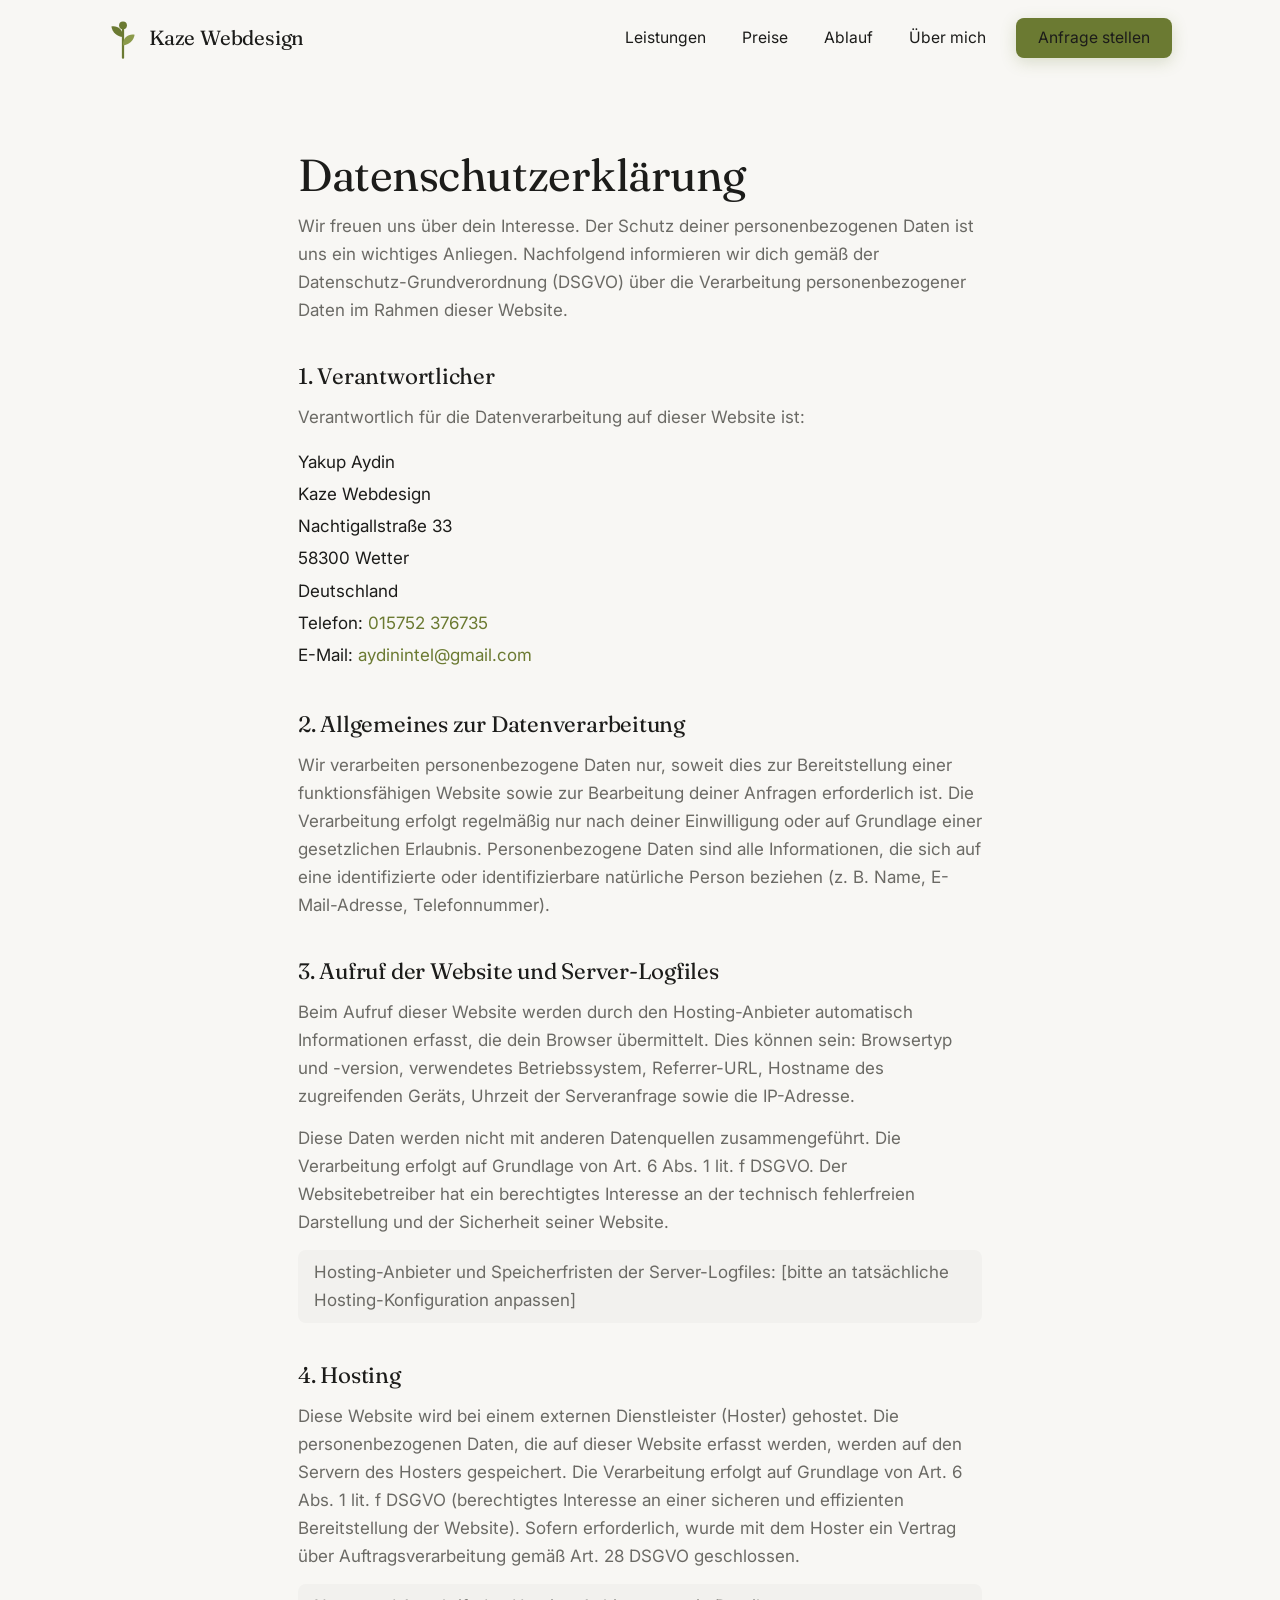
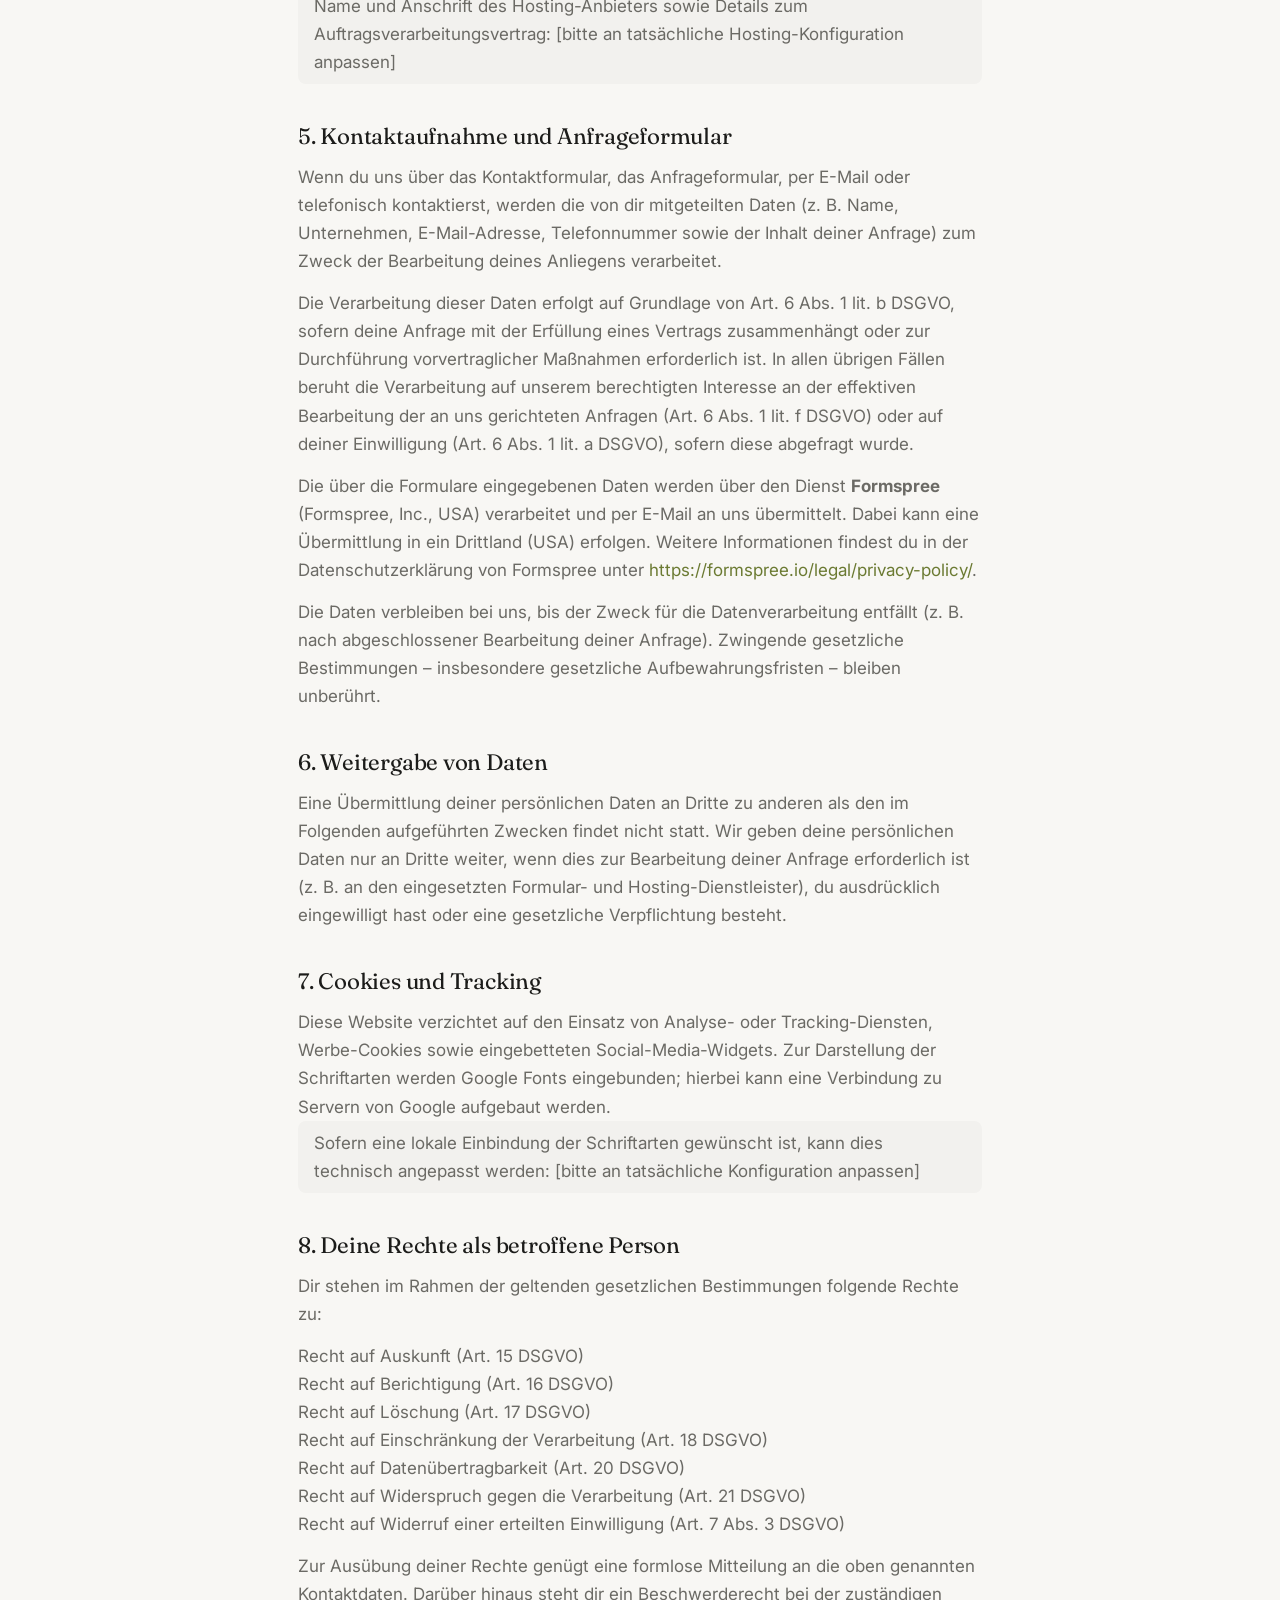
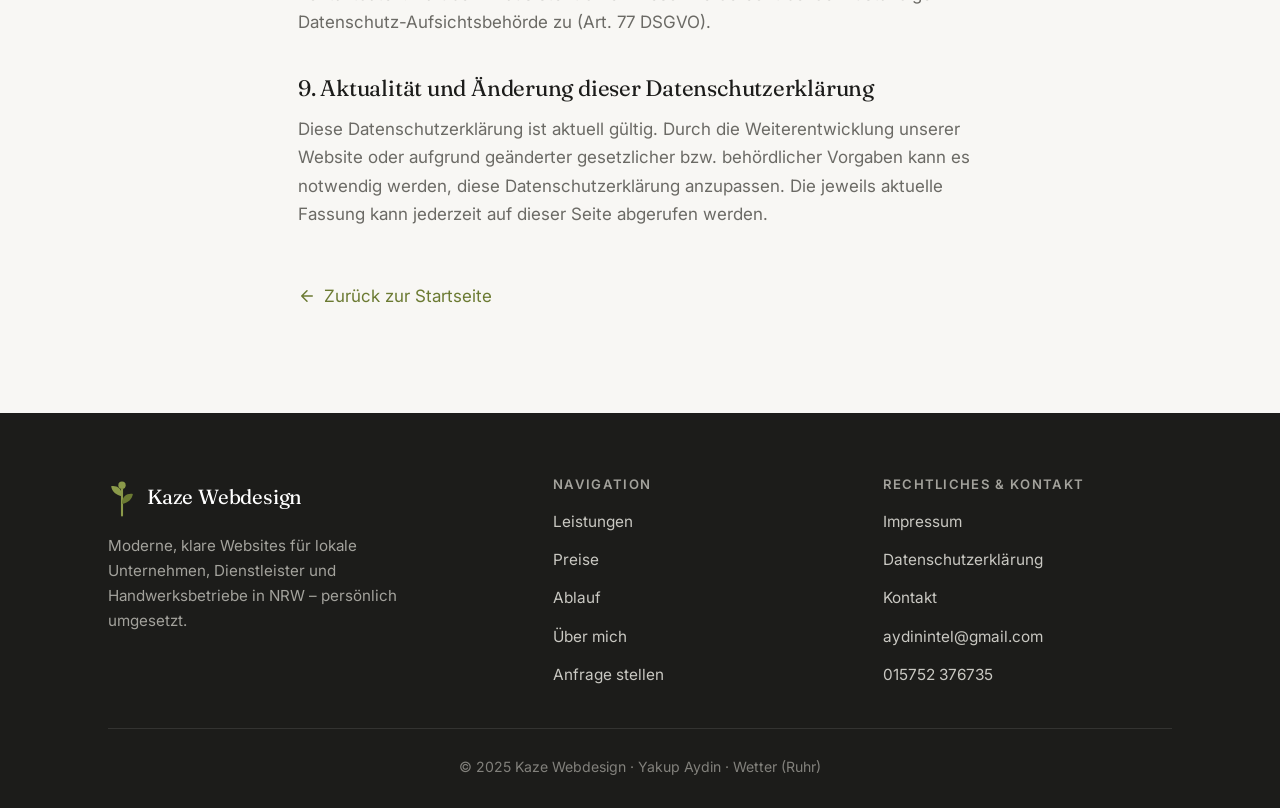
==== datenschutz.html @ c1975b0c "Add files via upload" ====
<!DOCTYPE html>
<html lang="de">
<head>
  <meta charset="UTF-8">
  <meta name="viewport" content="width=device-width, initial-scale=1.0">
  <title>Datenschutzerklärung — Kaze Webdesign</title>
  <meta name="description" content="Datenschutzerklärung von Kaze Webdesign (Inhaber: Yakup Aydin), Wetter (Ruhr) – Informationen zur Verarbeitung personenbezogener Daten gemäß DSGVO.">
  <meta name="robots" content="index, follow">
  <link rel="canonical" href="https://kaze-webdesign.de/datenschutz.html">
  <meta property="og:type" content="website">
  <meta property="og:title" content="Datenschutzerklärung — Kaze Webdesign">
  <meta property="og:description" content="Informationen zur Verarbeitung personenbezogener Daten gemäß DSGVO.">
  <meta property="og:locale" content="de_DE">

  <link rel="icon" href="data:image/svg+xml,<svg xmlns='http://www.w3.org/2000/svg' viewBox='0 0 32 44'><path d='M16 42V14' stroke='%236B7A32' stroke-width='2.4' fill='none' stroke-linecap='round'/><path d='M16 20c-6-1-11-5-12-11 6-1 11 3 12 9z' fill='%236B7A32'/><path d='M16 28c6-1 11-5 12-11-6-1-11 3-12 9z' fill='%238B9A4A'/><circle cx='16' cy='9' r='4' fill='%236B7A32'/></svg>">
  <link rel="preconnect" href="https://fonts.googleapis.com">
  <link rel="preconnect" href="https://fonts.gstatic.com" crossorigin>
  <link href="https://fonts.googleapis.com/css2?family=Fraunces:ital,opsz,wght@0,9..144,300;0,9..144,400;0,9..144,500;1,9..144,300;1,9..144,400&family=Inter:wght@300;400;500;600&display=swap" rel="stylesheet">
  <link rel="stylesheet" href="style.css">
</head>
<body>
  <a class="skip-link" href="#main">Zum Inhalt springen</a>

  <header class="nav scrolled" id="nav">
    <div class="container nav-inner">
      <a class="brand" href="index.html" aria-label="Kaze Webdesign — zur Startseite">
        <svg width="30" height="42" viewBox="0 0 32 44" fill="none" aria-hidden="true" focusable="false">
          <path d="M16 43V13" stroke="#6B7A32" stroke-width="2.4" stroke-linecap="round"/>
          <path d="M16 21c-6.5-1-11.5-5.2-12.4-11.4C10.2 8.4 15.4 12.6 16 19.2z" fill="#6B7A32"/>
          <path d="M16 30c6.5-1 11.5-5.2 12.4-11.4C21.8 17.4 16.6 21.6 16 27.8z" fill="#8B9A4A"/>
          <circle cx="16" cy="8.5" r="4.2" fill="#6B7A32"/>
        </svg>
        <span class="brand-name">Kaze Webdesign</span>
      </a>
      <nav class="nav-links" id="navLinks" aria-label="Hauptnavigation">
        <a href="index.html#leistungen">Leistungen</a>
        <a href="index.html#preise">Preise</a>
        <a href="index.html#ablauf">Ablauf</a>
        <a href="index.html#ueber-mich">Über mich</a>
        <a href="index.html#anfrage" class="btn btn-primary">Anfrage stellen</a>
      </nav>
      <button class="nav-toggle" id="navToggle" aria-label="Menü öffnen" aria-expanded="false" aria-controls="navLinks">
        <span></span><span></span><span></span>
      </button>
    </div>
  </header>
  <div class="nav-overlay" id="navOverlay" hidden></div>

  <main id="main" class="legal">
    <div class="container legal-wrap">
      <h1>Datenschutzerklärung</h1>
      <p class="lead">Wir freuen uns über dein Interesse. Der Schutz deiner personenbezogenen Daten ist uns ein wichtiges Anliegen. Nachfolgend informieren wir dich gemäß der Datenschutz-Grundverordnung (DSGVO) über die Verarbeitung personenbezogener Daten im Rahmen dieser Website.</p>

      <h2>1. Verantwortlicher</h2>
      <p>Verantwortlich für die Datenverarbeitung auf dieser Website ist:</p>
      <address>
        Yakup Aydin<br>
        Kaze Webdesign<br>
        Nachtigallstraße 33<br>
        58300 Wetter<br>
        Deutschland<br>
        Telefon: <a href="tel:+4915752376735">015752 376735</a><br>
        E-Mail: <a href="mailto:aydinintel@gmail.com">aydinintel@gmail.com</a>
      </address>

      <h2>2. Allgemeines zur Datenverarbeitung</h2>
      <p>Wir verarbeiten personenbezogene Daten nur, soweit dies zur Bereitstellung einer funktionsfähigen Website sowie zur Bearbeitung deiner Anfragen erforderlich ist. Die Verarbeitung erfolgt regelmäßig nur nach deiner Einwilligung oder auf Grundlage einer gesetzlichen Erlaubnis. Personenbezogene Daten sind alle Informationen, die sich auf eine identifizierte oder identifizierbare natürliche Person beziehen (z. B. Name, E-Mail-Adresse, Telefonnummer).</p>

      <h2>3. Aufruf der Website und Server-Logfiles</h2>
      <p>Beim Aufruf dieser Website werden durch den Hosting-Anbieter automatisch Informationen erfasst, die dein Browser übermittelt. Dies können sein: Browsertyp und -version, verwendetes Betriebssystem, Referrer-URL, Hostname des zugreifenden Geräts, Uhrzeit der Serveranfrage sowie die IP-Adresse.</p>
      <p>Diese Daten werden nicht mit anderen Datenquellen zusammengeführt. Die Verarbeitung erfolgt auf Grundlage von Art. 6 Abs. 1 lit. f DSGVO. Der Websitebetreiber hat ein berechtigtes Interesse an der technisch fehlerfreien Darstellung und der Sicherheit seiner Website.</p>
      <p><span class="muted-block">Hosting-Anbieter und Speicherfristen der Server-Logfiles: [bitte an tatsächliche Hosting-Konfiguration anpassen]</span></p>

      <h2>4. Hosting</h2>
      <p>Diese Website wird bei einem externen Dienstleister (Hoster) gehostet. Die personenbezogenen Daten, die auf dieser Website erfasst werden, werden auf den Servern des Hosters gespeichert. Die Verarbeitung erfolgt auf Grundlage von Art. 6 Abs. 1 lit. f DSGVO (berechtigtes Interesse an einer sicheren und effizienten Bereitstellung der Website). Sofern erforderlich, wurde mit dem Hoster ein Vertrag über Auftragsverarbeitung gemäß Art. 28 DSGVO geschlossen.</p>
      <p><span class="muted-block">Name und Anschrift des Hosting-Anbieters sowie Details zum Auftragsverarbeitungsvertrag: [bitte an tatsächliche Hosting-Konfiguration anpassen]</span></p>

      <h2>5. Kontaktaufnahme und Anfrageformular</h2>
      <p>Wenn du uns über das Kontaktformular, das Anfrageformular, per E-Mail oder telefonisch kontaktierst, werden die von dir mitgeteilten Daten (z. B. Name, Unternehmen, E-Mail-Adresse, Telefonnummer sowie der Inhalt deiner Anfrage) zum Zweck der Bearbeitung deines Anliegens verarbeitet.</p>
      <p>Die Verarbeitung dieser Daten erfolgt auf Grundlage von Art. 6 Abs. 1 lit. b DSGVO, sofern deine Anfrage mit der Erfüllung eines Vertrags zusammenhängt oder zur Durchführung vorvertraglicher Maßnahmen erforderlich ist. In allen übrigen Fällen beruht die Verarbeitung auf unserem berechtigten Interesse an der effektiven Bearbeitung der an uns gerichteten Anfragen (Art. 6 Abs. 1 lit. f DSGVO) oder auf deiner Einwilligung (Art. 6 Abs. 1 lit. a DSGVO), sofern diese abgefragt wurde.</p>
      <p>Die über die Formulare eingegebenen Daten werden über den Dienst <strong>Formspree</strong> (Formspree, Inc., USA) verarbeitet und per E-Mail an uns übermittelt. Dabei kann eine Übermittlung in ein Drittland (USA) erfolgen. Weitere Informationen findest du in der Datenschutzerklärung von Formspree unter <a href="https://formspree.io/legal/privacy-policy/" target="_blank" rel="noopener noreferrer">https://formspree.io/legal/privacy-policy/</a>.</p>
      <p>Die Daten verbleiben bei uns, bis der Zweck für die Datenverarbeitung entfällt (z. B. nach abgeschlossener Bearbeitung deiner Anfrage). Zwingende gesetzliche Bestimmungen – insbesondere gesetzliche Aufbewahrungsfristen – bleiben unberührt.</p>

      <h2>6. Weitergabe von Daten</h2>
      <p>Eine Übermittlung deiner persönlichen Daten an Dritte zu anderen als den im Folgenden aufgeführten Zwecken findet nicht statt. Wir geben deine persönlichen Daten nur an Dritte weiter, wenn dies zur Bearbeitung deiner Anfrage erforderlich ist (z. B. an den eingesetzten Formular- und Hosting-Dienstleister), du ausdrücklich eingewilligt hast oder eine gesetzliche Verpflichtung besteht.</p>

      <h2>7. Cookies und Tracking</h2>
      <p>Diese Website verzichtet auf den Einsatz von Analyse- oder Tracking-Diensten, Werbe-Cookies sowie eingebetteten Social-Media-Widgets. Zur Darstellung der Schriftarten werden Google Fonts eingebunden; hierbei kann eine Verbindung zu Servern von Google aufgebaut werden. <span class="muted-block">Sofern eine lokale Einbindung der Schriftarten gewünscht ist, kann dies technisch angepasst werden: [bitte an tatsächliche Konfiguration anpassen]</span></p>

      <h2>8. Deine Rechte als betroffene Person</h2>
      <p>Dir stehen im Rahmen der geltenden gesetzlichen Bestimmungen folgende Rechte zu:</p>
      <p>
        Recht auf Auskunft (Art. 15 DSGVO)<br>
        Recht auf Berichtigung (Art. 16 DSGVO)<br>
        Recht auf Löschung (Art. 17 DSGVO)<br>
        Recht auf Einschränkung der Verarbeitung (Art. 18 DSGVO)<br>
        Recht auf Datenübertragbarkeit (Art. 20 DSGVO)<br>
        Recht auf Widerspruch gegen die Verarbeitung (Art. 21 DSGVO)<br>
        Recht auf Widerruf einer erteilten Einwilligung (Art. 7 Abs. 3 DSGVO)
      </p>
      <p>Zur Ausübung deiner Rechte genügt eine formlose Mitteilung an die oben genannten Kontaktdaten. Darüber hinaus steht dir ein Beschwerderecht bei der zuständigen Datenschutz-Aufsichtsbehörde zu (Art. 77 DSGVO).</p>

      <h2>9. Aktualität und Änderung dieser Datenschutzerklärung</h2>
      <p>Diese Datenschutzerklärung ist aktuell gültig. Durch die Weiterentwicklung unserer Website oder aufgrund geänderter gesetzlicher bzw. behördlicher Vorgaben kann es notwendig werden, diese Datenschutzerklärung anzupassen. Die jeweils aktuelle Fassung kann jederzeit auf dieser Seite abgerufen werden.</p>

      <a class="back-home" href="index.html">
        <svg width="18" height="18" viewBox="0 0 24 24" fill="none" stroke="currentColor" stroke-width="2" stroke-linecap="round" stroke-linejoin="round" aria-hidden="true"><path d="M19 12H5M12 19l-7-7 7-7"/></svg>
        Zurück zur Startseite
      </a>
    </div>
  </main>

  <footer class="footer">
    <div class="container">
      <div class="footer-top">
        <div>
          <a class="brand" href="index.html" aria-label="Kaze Webdesign — zur Startseite">
            <svg width="28" height="40" viewBox="0 0 32 44" fill="none" aria-hidden="true" focusable="false">
              <path d="M16 43V13" stroke="#8B9A4A" stroke-width="2.4" stroke-linecap="round"/>
              <path d="M16 21c-6.5-1-11.5-5.2-12.4-11.4C10.2 8.4 15.4 12.6 16 19.2z" fill="#8B9A4A"/>
              <path d="M16 30c6.5-1 11.5-5.2 12.4-11.4C21.8 17.4 16.6 21.6 16 27.8z" fill="#6B7A32"/>
              <circle cx="16" cy="8.5" r="4.2" fill="#8B9A4A"/>
            </svg>
            <span class="brand-name">Kaze Webdesign</span>
          </a>
          <p class="footer-about">Moderne, klare Websites für lokale Unternehmen, Dienstleister und Handwerksbetriebe in NRW – persönlich umgesetzt.</p>
        </div>
        <div class="footer-col">
          <h4>Navigation</h4>
          <ul>
            <li><a href="index.html#leistungen">Leistungen</a></li>
            <li><a href="index.html#preise">Preise</a></li>
            <li><a href="index.html#ablauf">Ablauf</a></li>
            <li><a href="index.html#ueber-mich">Über mich</a></li>
            <li><a href="index.html#anfrage">Anfrage stellen</a></li>
          </ul>
        </div>
        <div class="footer-col">
          <h4>Rechtliches & Kontakt</h4>
          <ul>
            <li><a href="impressum.html">Impressum</a></li>
            <li><a href="datenschutz.html">Datenschutzerklärung</a></li>
            <li><a href="index.html#kontakt">Kontakt</a></li>
            <li><a href="mailto:aydinintel@gmail.com">aydinintel@gmail.com</a></li>
            <li><a href="tel:+4915752376735">015752 376735</a></li>
          </ul>
        </div>
      </div>
      <div class="footer-bottom">© 2025 Kaze Webdesign · Yakup Aydin · Wetter (Ruhr)</div>
    </div>
  </footer>

  <script src="https://cdnjs.cloudflare.com/ajax/libs/gsap/3.12.5/gsap.min.js"></script>
  <script src="script.js"></script>
</body>
</html>
---- style.css ----
/* ==========================================================================
   Kaze Webdesign — style.css
   ========================================================================== */

:root {
  --bg: #F8F7F4;
  --bg-alt: #F2F1EE;
  --bg-accent: #EEF2E4;
  --text: #1C1C1A;
  --text-muted: #6B6A65;
  --accent: #6B7A32;
  --accent-hover: #556128;
  --accent-light: #8B9A4A;
  --border: #E5E3DD;
  --white: #FFFFFF;
  --shadow-sm: 0 2px 12px rgba(0,0,0,0.05);
  --shadow-md: 0 8px 32px rgba(0,0,0,0.08);
  --shadow-lg: 0 20px 60px rgba(0,0,0,0.12);
  --radius: 14px;
  --radius-sm: 8px;
  --ease: cubic-bezier(0.4, 0, 0.2, 1);
  --duration: 0.35s;
  --font-serif: 'Fraunces', Georgia, serif;
  --font-sans: 'Inter', system-ui, -apple-system, sans-serif;
  --section-y: 120px;
  --container-max: 1160px;
  --container-px: clamp(20px, 5vw, 48px);
}

/* ----------------------------- Reset / Base ----------------------------- */
*, *::before, *::after { box-sizing: border-box; }

* { margin: 0; padding: 0; }

html {
  scroll-behavior: smooth;
  scroll-padding-top: 90px;
  -webkit-text-size-adjust: 100%;
}

body {
  font-family: var(--font-sans);
  font-weight: 400;
  color: var(--text);
  background: var(--bg);
  line-height: 1.65;
  font-size: 17px;
  -webkit-font-smoothing: antialiased;
  -moz-osx-font-smoothing: grayscale;
  overflow-x: hidden;
}

img, svg { display: block; max-width: 100%; }

a { color: var(--accent); text-decoration: none; transition: color var(--duration) var(--ease); }
a:hover { color: var(--accent-hover); }

h1, h2, h3, h4 { font-family: var(--font-serif); font-weight: 400; line-height: 1.12; letter-spacing: -0.01em; }

ul { list-style: none; }

button { font-family: inherit; cursor: pointer; border: none; background: none; }

/* Accessibility helpers */
.skip-link {
  position: absolute;
  left: 16px;
  top: -60px;
  background: var(--accent);
  color: var(--white);
  padding: 10px 18px;
  border-radius: var(--radius-sm);
  z-index: 2000;
  transition: top var(--duration) var(--ease);
}
.skip-link:focus { top: 16px; color: var(--white); }

:focus-visible { outline: 2px solid var(--accent); outline-offset: 3px; border-radius: 2px; }

.visually-hidden {
  position: absolute; width: 1px; height: 1px; padding: 0; margin: -1px;
  overflow: hidden; clip: rect(0,0,0,0); white-space: nowrap; border: 0;
}

/* ----------------------------- Layout ----------------------------- */
.container {
  max-width: var(--container-max);
  margin: 0 auto;
  padding: 0 var(--container-px);
  width: 100%;
}

section { padding: var(--section-y) 0; position: relative; }

.section-head { max-width: 640px; margin: 0 auto 64px; text-align: center; }
.section-head.left { margin-left: 0; text-align: left; }

.eyebrow {
  display: inline-flex; align-items: center; gap: 10px;
  font-size: 0.8rem; font-weight: 500; letter-spacing: 0.14em; text-transform: uppercase;
  color: var(--accent); margin-bottom: 18px;
}
.eyebrow::before {
  content: ""; width: 26px; height: 1.5px; background: var(--accent); display: inline-block;
}

h2.section-title { font-size: clamp(2rem, 4vw, 3rem); margin-bottom: 18px; }
.section-sub { color: var(--text-muted); font-size: 1.08rem; }

/* ----------------------------- Buttons ----------------------------- */
.btn {
  display: inline-flex; align-items: center; justify-content: center; gap: 9px;
  font-family: var(--font-sans); font-size: 1rem; font-weight: 500;
  padding: 15px 30px; border-radius: var(--radius-sm); cursor: pointer;
  transition: background var(--duration) var(--ease), color var(--duration) var(--ease),
              transform var(--duration) var(--ease), box-shadow var(--duration) var(--ease),
              border-color var(--duration) var(--ease);
  text-align: center; line-height: 1;
}
.btn-primary { background: var(--accent); color: var(--white); box-shadow: 0 4px 16px rgba(107,122,50,0.22); }
.btn-primary:hover { background: var(--accent-hover); color: var(--white); transform: translateY(-2px); box-shadow: 0 10px 28px rgba(107,122,50,0.30); }
.btn-secondary { background: transparent; color: var(--text); border: 1.5px solid var(--border); }
.btn-secondary:hover { border-color: var(--accent); color: var(--accent); transform: translateY(-2px); }
.btn-ghost { background: transparent; color: var(--text-muted); border: 1.5px solid var(--border); }
.btn-ghost:hover { border-color: var(--accent); color: var(--accent); }
.btn-block { width: 100%; }

/* ----------------------------- Navigation ----------------------------- */
.nav {
  position: fixed; top: 0; left: 0; width: 100%; z-index: 1000;
  background: transparent;
  transition: background var(--duration) var(--ease), box-shadow var(--duration) var(--ease),
              border-color var(--duration) var(--ease);
  border-bottom: 1px solid transparent;
}
.nav.scrolled { background: rgba(248,247,244,0.9); backdrop-filter: blur(12px); box-shadow: var(--shadow-sm); border-bottom-color: var(--border); }

.nav-inner { display: flex; align-items: center; justify-content: space-between; height: 76px; }

.brand { display: inline-flex; align-items: center; gap: 11px; color: var(--text); }
.brand:hover { color: var(--text); }
.brand svg { flex: none; }
.brand-name { font-family: var(--font-serif); font-weight: 400; font-size: 1.28rem; letter-spacing: -0.01em; }

.nav-links { display: flex; align-items: center; gap: 8px; }
.nav-links a { color: var(--text); font-size: 0.98rem; font-weight: 400; padding: 9px 14px; border-radius: var(--radius-sm); position: relative; }
.nav-links a:not(.btn):hover { color: var(--accent); background: rgba(107,122,50,0.07); }
.nav-links a.active:not(.btn) { color: var(--accent); }
.nav-links .btn { margin-left: 8px; padding: 12px 22px; }

/* Hamburger */
.nav-toggle {
  display: none; width: 44px; height: 44px; position: relative; z-index: 1200;
  border-radius: var(--radius-sm);
}
.nav-toggle span {
  position: absolute; left: 11px; width: 22px; height: 2px; background: var(--text); border-radius: 2px;
  transition: transform var(--duration) var(--ease), opacity var(--duration) var(--ease), top var(--duration) var(--ease);
}
.nav-toggle span:nth-child(1) { top: 15px; }
.nav-toggle span:nth-child(2) { top: 21px; }
.nav-toggle span:nth-child(3) { top: 27px; }
.nav-toggle.open span:nth-child(1) { top: 21px; transform: rotate(45deg); }
.nav-toggle.open span:nth-child(2) { opacity: 0; }
.nav-toggle.open span:nth-child(3) { top: 21px; transform: rotate(-45deg); }

/* ----------------------------- Hero ----------------------------- */
.hero {
  min-height: 100vh; display: flex; align-items: center;
  padding-top: 120px; padding-bottom: 80px;
  background:
    radial-gradient(60% 55% at 85% 20%, rgba(238,242,228,0.7) 0%, rgba(238,242,228,0) 60%),
    var(--bg);
}
.hero-grid { display: grid; grid-template-columns: 1.05fr 0.95fr; gap: 48px; align-items: center; width: 100%; }

.hero-label {
  display: inline-flex; align-items: center; gap: 10px;
  font-size: 0.86rem; color: var(--text-muted); font-weight: 500; letter-spacing: 0.04em; margin-bottom: 26px;
}
.hero-label .dot { width: 8px; height: 8px; border-radius: 50%; background: var(--accent); flex: none; box-shadow: 0 0 0 4px rgba(107,122,50,0.15); }

.hero h1 { font-size: clamp(2.6rem, 6vw, 4.4rem); line-height: 1.06; margin-bottom: 28px; }
.hero h1 .line { display: block; overflow: hidden; }
.hero h1 .line .inner { display: block; }

.hero-sub { font-size: 1.14rem; color: var(--text-muted); max-width: 520px; margin-bottom: 36px; }

.hero-actions { display: flex; flex-wrap: wrap; gap: 14px; margin-bottom: 30px; }

.hero-trust { display: inline-flex; align-items: center; gap: 10px; color: var(--text-muted); font-size: 0.95rem; font-style: italic; }
.hero-trust svg { color: var(--accent); flex: none; }

/* Hero illustration */
.hero-visual { position: relative; display: flex; justify-content: center; align-items: center; min-height: 420px; }
.hero-plant-wrap { position: relative; width: 100%; max-width: 380px; }
.hero-plant { width: 100%; height: auto; }

/* ----------------------------- Problem ----------------------------- */
.grid-cards { display: grid; grid-template-columns: repeat(auto-fit, minmax(300px, 1fr)); gap: 24px; }

.problem-card {
  background: var(--white); border: 1px solid var(--border); border-radius: var(--radius);
  padding: 30px; transition: transform var(--duration) var(--ease), box-shadow var(--duration) var(--ease), border-color var(--duration) var(--ease);
}
.problem-card:hover { transform: translateY(-4px); box-shadow: var(--shadow-md); border-color: transparent; }
.icon-badge {
  width: 48px; height: 48px; border-radius: 12px; background: var(--bg-accent);
  display: flex; align-items: center; justify-content: center; color: var(--accent); margin-bottom: 18px;
}
.problem-card h3 { font-size: 1.22rem; margin-bottom: 9px; }
.problem-card p { color: var(--text-muted); font-size: 0.98rem; }

/* ----------------------------- Leistungen ----------------------------- */
#leistungen { background: var(--bg-alt); }
.service-card {
  background: var(--white); border: 1px solid var(--border); border-radius: var(--radius);
  padding: 32px 30px; position: relative; overflow: hidden;
  transition: transform var(--duration) var(--ease), box-shadow var(--duration) var(--ease), border-color var(--duration) var(--ease);
}
.service-card::before {
  content: ""; position: absolute; top: 0; left: 0; height: 3px; width: 100%;
  background: linear-gradient(90deg, var(--accent), var(--accent-light));
  transform: scaleX(0); transform-origin: left; transition: transform var(--duration) var(--ease);
}
.service-card:hover { transform: translateY(-5px); box-shadow: var(--shadow-md); border-color: transparent; }
.service-card:hover::before { transform: scaleX(1); }
.service-card h3 { font-size: 1.24rem; margin-bottom: 10px; }
.service-card p { color: var(--text-muted); font-size: 0.98rem; }

/* ----------------------------- Preise ----------------------------- */
.price-grid { display: grid; grid-template-columns: repeat(2, 1fr); gap: 28px; max-width: 900px; margin: 0 auto; align-items: stretch; }
.price-card {
  background: var(--white); border: 1px solid var(--border); border-radius: var(--radius);
  padding: 40px 34px; position: relative; display: flex; flex-direction: column;
  transition: transform var(--duration) var(--ease), box-shadow var(--duration) var(--ease);
}
.price-card:hover { transform: translateY(-6px); box-shadow: var(--shadow-lg); }
.price-card--featured { border: 2px solid var(--accent); box-shadow: var(--shadow-md); }
.price-badge {
  position: absolute; top: 22px; right: 22px; background: var(--accent); color: var(--white);
  font-size: 0.74rem; font-weight: 600; letter-spacing: 0.08em; text-transform: uppercase;
  padding: 6px 12px; border-radius: 100px;
}
.price-name { font-family: var(--font-serif); font-size: 1.5rem; margin-bottom: 6px; }
.price-tag { display: flex; align-items: baseline; gap: 8px; margin: 14px 0 4px; }
.price-tag .amount { font-family: var(--font-serif); font-size: 3rem; line-height: 1; color: var(--text); }
.price-note { color: var(--text-muted); font-size: 0.92rem; margin-bottom: 26px; }
.price-features { display: flex; flex-direction: column; gap: 13px; margin-bottom: 30px; flex: 1; }
.price-features li { display: flex; align-items: flex-start; gap: 11px; font-size: 0.98rem; color: var(--text); }
.price-features li svg { color: var(--accent); flex: none; margin-top: 3px; }
.price-fine { max-width: 620px; margin: 44px auto 0; text-align: center; color: var(--text-muted); font-size: 0.94rem; }
.price-fine p { margin-bottom: 6px; }

/* Add-ons */
.addons-section { max-width: 900px; margin: 60px auto 0; }
.addons-title { font-family: var(--font-serif); font-size: 1.7rem; text-align: center; margin-bottom: 8px; }
.addons-intro { text-align: center; color: var(--text-muted); font-size: 1rem; margin-bottom: 32px; }
.addons-grid { display: grid; grid-template-columns: repeat(2, 1fr); gap: 24px; }
.addon-card {
  background: var(--white); border: 1px solid var(--border); border-radius: var(--radius);
  padding: 28px 26px; transition: transform var(--duration) var(--ease), box-shadow var(--duration) var(--ease);
}
.addon-card:hover { transform: translateY(-4px); box-shadow: var(--shadow-md); }
.addon-header { display: flex; align-items: flex-start; gap: 16px; margin-bottom: 14px; }
.addon-header .icon-badge { flex: none; }
.addon-name { font-family: var(--font-serif); font-size: 1.15rem; margin-bottom: 4px; }
.addon-price { font-family: var(--font-serif); font-size: 1.4rem; color: var(--accent); }
.addon-price .price-suffix { font-family: var(--font-sans); font-size: 0.88rem; color: var(--text-muted); font-weight: 400; }
.addon-desc { color: var(--text-muted); font-size: 0.96rem; line-height: 1.6; }

/* ----------------------------- Ablauf ----------------------------- */
#ablauf { background: var(--bg-accent); }
.timeline { max-width: 760px; margin: 0 auto; position: relative; }
.timeline::before {
  content: ""; position: absolute; left: 23px; top: 12px; bottom: 12px; width: 2px;
  background: linear-gradient(var(--accent-light), rgba(139,154,74,0.25));
}
.timeline-step { display: grid; grid-template-columns: 48px 1fr; gap: 24px; padding-bottom: 34px; position: relative; }
.timeline-step:last-child { padding-bottom: 0; }
.step-num {
  width: 48px; height: 48px; border-radius: 50%; background: var(--accent); color: var(--white);
  display: flex; align-items: center; justify-content: center; font-family: var(--font-serif);
  font-size: 1.2rem; z-index: 1; box-shadow: 0 0 0 6px var(--bg-accent);
}
.timeline-body { padding-top: 6px; }
.timeline-body h3 { font-size: 1.22rem; margin-bottom: 6px; }
.timeline-body p { color: var(--text-muted); font-size: 0.99rem; }
.timeline-hint {
  max-width: 760px; margin: 40px auto 0; text-align: center; color: var(--text-muted);
  font-size: 0.95rem; font-style: italic;
}

/* ----------------------------- Über mich ----------------------------- */
.about-grid { display: grid; grid-template-columns: 0.8fr 1.2fr; gap: 56px; align-items: center; }
.about-visual { position: relative; display: flex; justify-content: center; }
.about-visual .card-frame {
  background: var(--bg-accent); border-radius: var(--radius); padding: 48px; width: 100%;
  display: flex; justify-content: center; align-items: center; box-shadow: var(--shadow-sm);
}
.about-body h2 { margin-bottom: 22px; }
.about-body p { color: var(--text-muted); margin-bottom: 18px; }
.about-body p strong { color: var(--text); font-weight: 500; }
.about-list { display: flex; flex-direction: column; gap: 12px; margin: 24px 0; }
.about-list li { display: flex; align-items: flex-start; gap: 12px; color: var(--text); }
.about-list li svg { color: var(--accent); flex: none; margin-top: 4px; }
.kaizen-note {
  background: var(--bg-alt); border-left: 3px solid var(--accent); border-radius: var(--radius-sm);
  padding: 22px 26px; margin-top: 28px; font-size: 0.99rem; color: var(--text-muted);
}

/* ----------------------------- Formular (Anfrage) ----------------------------- */
#anfrage { background: var(--bg-alt); }
.form-wrap { max-width: 720px; margin: 0 auto; background: var(--white); border: 1px solid var(--border); border-radius: var(--radius); padding: clamp(26px, 4vw, 48px); box-shadow: var(--shadow-sm); }

.progress-head { margin-bottom: 30px; }
.progress-meta { display: flex; justify-content: space-between; align-items: baseline; margin-bottom: 12px; font-size: 0.9rem; }
.progress-meta .step-count { color: var(--accent); font-weight: 600; }
.progress-meta .step-title { color: var(--text); font-family: var(--font-serif); font-size: 1.15rem; }
.progress-bar { height: 6px; background: var(--border); border-radius: 100px; overflow: hidden; }
.progress-bar .fill { height: 100%; width: 11%; background: linear-gradient(90deg, var(--accent), var(--accent-light)); border-radius: 100px; }

.form-steps { position: relative; overflow: hidden; }
.form-step { display: none; }
.form-step.active { display: block; }
.form-step > .field:first-of-type { margin-top: 0; }

.field { margin: 20px 0 0; }
.field label { display: block; font-size: 0.94rem; font-weight: 500; margin-bottom: 8px; color: var(--text); }
.field .req { color: var(--accent); }
.field input[type="text"],
.field input[type="email"],
.field input[type="tel"],
.field textarea,
.field select {
  width: 100%; font-family: inherit; font-size: 1rem; color: var(--text);
  padding: 13px 15px; border: 1.5px solid var(--border); border-radius: var(--radius-sm);
  background: var(--bg); transition: border-color var(--duration) var(--ease), box-shadow var(--duration) var(--ease), background var(--duration) var(--ease);
}
.field textarea { min-height: 110px; resize: vertical; }
.field input:focus, .field textarea:focus, .field select:focus {
  outline: none; border-color: var(--accent); background: var(--white); box-shadow: 0 0 0 4px rgba(107,122,50,0.12);
}
.field input.invalid, .field textarea.invalid { border-color: #c0492e; }
.field-error { display: none; color: #c0492e; font-size: 0.85rem; margin-top: 6px; }
.field-error.show { display: block; }
.field-hint { color: var(--text-muted); font-size: 0.85rem; margin-top: 6px; }

.field-row { display: grid; grid-template-columns: 1fr 1fr; gap: 16px; }

/* Choice groups (checkbox / radio) */
.choice-group { display: grid; grid-template-columns: repeat(auto-fit, minmax(220px, 1fr)); gap: 12px; margin-top: 6px; }
.choice {
  display: flex; align-items: flex-start; gap: 16px; padding: 13px 16px; border: 1.5px solid var(--border);
  border-radius: var(--radius-sm); background: var(--bg); cursor: pointer;
  transition: border-color var(--duration) var(--ease), background var(--duration) var(--ease);
  font-size: 0.96rem; line-height: 1.5;
}
.choice:hover { border-color: var(--accent-light); }
.choice input { width: 18px; height: 18px; accent-color: var(--accent); flex: none; cursor: pointer; margin: 2px 0 0 0; vertical-align: top; }
.choice:has(input:checked) { border-color: var(--accent); background: var(--bg-accent); }

.form-nav { display: flex; justify-content: space-between; gap: 14px; margin-top: 34px; }
.form-nav .spacer { flex: 1; }

.form-success {
  display: none; text-align: center; padding: 30px 10px;
}
.form-success.show { display: block; }
.form-success .success-icon {
  width: 72px; height: 72px; border-radius: 50%; background: var(--bg-accent); color: var(--accent);
  display: flex; align-items: center; justify-content: center; margin: 0 auto 22px;
}
.form-success h3 { font-size: 1.6rem; margin-bottom: 12px; }
.form-success p { color: var(--text-muted); max-width: 460px; margin: 0 auto; }

/* ----------------------------- Kontakt ----------------------------- */
.contact-grid { display: grid; grid-template-columns: 1fr 1.1fr; gap: 56px; align-items: start; }
.contact-info h2 { margin-bottom: 18px; }
.contact-info > p { color: var(--text-muted); margin-bottom: 30px; }
.contact-list { display: flex; flex-direction: column; gap: 20px; }
.contact-item { display: flex; gap: 16px; align-items: flex-start; }
.contact-item .icon-badge { margin-bottom: 0; width: 44px; height: 44px; flex: none; }
.contact-item .c-label { font-size: 0.82rem; color: var(--text-muted); text-transform: uppercase; letter-spacing: 0.06em; margin-bottom: 3px; }
.contact-item .c-value { color: var(--text); font-size: 1.02rem; }
.contact-item a.c-value:hover { color: var(--accent); }

.contact-form { background: var(--white); border: 1px solid var(--border); border-radius: var(--radius); padding: clamp(24px, 4vw, 40px); box-shadow: var(--shadow-sm); }
.contact-form h3 { font-size: 1.4rem; margin-bottom: 6px; }
.contact-form > p { color: var(--text-muted); font-size: 0.95rem; margin-bottom: 20px; }

.privacy-note { font-size: 0.85rem; color: var(--text-muted); margin-top: 18px; }

/* ----------------------------- Footer ----------------------------- */
.footer { background: var(--text); color: #C9C8C2; padding: 64px 0 30px; }
.footer-top { display: grid; grid-template-columns: 1.4fr 1fr 1fr; gap: 40px; padding-bottom: 40px; border-bottom: 1px solid rgba(255,255,255,0.1); }
.footer .brand { color: var(--white); margin-bottom: 16px; }
.footer .brand:hover { color: var(--white); }
.footer .brand-name { color: var(--white); }
.footer-about { font-size: 0.95rem; color: #A3A29C; max-width: 320px; }
.footer-col h4 { font-family: var(--font-sans); font-size: 0.82rem; text-transform: uppercase; letter-spacing: 0.1em; color: #A3A29C; margin-bottom: 16px; font-weight: 600; }
.footer-col ul { display: flex; flex-direction: column; gap: 10px; }
.footer-col a { color: #C9C8C2; font-size: 0.96rem; }
.footer-col a:hover { color: var(--white); }
.footer-bottom { padding-top: 26px; text-align: center; font-size: 0.88rem; color: #82817C; }

/* ----------------------------- Legal pages ----------------------------- */
.legal { padding-top: 150px; padding-bottom: 100px; }
.legal-wrap { max-width: 780px; margin: 0 auto; }
.legal h1 { font-size: clamp(2rem, 4vw, 2.8rem); margin-bottom: 12px; }
.legal .lead { color: var(--text-muted); margin-bottom: 40px; }
.legal h2 { font-size: 1.4rem; margin: 40px 0 14px; }
.legal h3 { font-size: 1.12rem; font-family: var(--font-serif); margin: 24px 0 10px; }
.legal p { color: var(--text-muted); margin-bottom: 14px; }
.legal address { font-style: normal; color: var(--text); margin-bottom: 14px; line-height: 1.9; }
.legal a { word-break: break-word; }
.legal .muted-block { background: var(--bg-alt); border-radius: var(--radius-sm); padding: 8px 16px; display: inline-block; }
.back-home { display: inline-flex; align-items: center; gap: 8px; margin-top: 40px; }

/* ----------------------------- Reveal (GSAP fallback) ----------------------------- */
.reveal { opacity: 0; }
.no-js .reveal, .reveal.is-visible { opacity: 1; }

/* ----------------------------- Plant animations ----------------------------- */
@keyframes floatPlant { 0% { transform: translateY(0); } 100% { transform: translateY(-14px); } }
@keyframes leafWobble1 { 0%,100% { transform: rotate(0deg); } 50% { transform: rotate(1.5deg); } }
@keyframes leafWobble2 { 0%,100% { transform: rotate(0deg); } 50% { transform: rotate(-1.5deg); } }

.hero-plant { animation: floatPlant 4s ease-in-out infinite alternate; }
.leaf-1 { animation: leafWobble1 5s ease-in-out infinite; transform-origin: bottom center; }
.leaf-2 { animation: leafWobble2 6s ease-in-out infinite 0.5s; transform-origin: bottom center; }
.leaf-3 { animation: leafWobble1 5.5s ease-in-out infinite 0.3s; transform-origin: bottom center; }
.leaf-4 { animation: leafWobble2 6.5s ease-in-out infinite 0.8s; transform-origin: bottom center; }
.leaf-5 { animation: leafWobble1 5.2s ease-in-out infinite 1s; transform-origin: bottom center; }

/* ----------------------------- Responsive ----------------------------- */
@media (max-width: 900px) {
  .about-grid { grid-template-columns: 1fr; gap: 40px; }
  .about-visual { order: -1; }
  .contact-grid { grid-template-columns: 1fr; gap: 36px; }
  .footer-top { grid-template-columns: 1fr 1fr; }
}

@media (max-width: 768px) {
  :root { --section-y: 84px; }
  .nav-toggle { display: block; }
  .nav-links {
    position: fixed; top: 0; right: 0; height: 100vh; width: min(80vw, 320px);
    flex-direction: column; align-items: stretch; justify-content: flex-start;
    background: var(--white); box-shadow: var(--shadow-lg); padding: 100px 24px 40px; gap: 6px;
    transform: translateX(100%); transition: transform var(--duration) var(--ease);
    z-index: 1100;
  }
  .nav-links.open { transform: translateX(0); }
  .nav-links a { padding: 14px 16px; font-size: 1.05rem; border-radius: var(--radius-sm); }
  .nav-links .btn { margin-left: 0; margin-top: 10px; }
  .nav-overlay {
    position: fixed; inset: 0; background: rgba(28,28,26,0.4); opacity: 0; visibility: hidden;
    transition: opacity var(--duration) var(--ease), visibility var(--duration) var(--ease); z-index: 1050;
  }
  .nav-overlay.open { opacity: 1; visibility: visible; }

  .hero { min-height: auto; padding-top: 110px; }
  .hero-grid { grid-template-columns: 1fr; gap: 20px; text-align: left; }
  .hero-visual { order: -1; min-height: 260px; }
  .hero-plant-wrap { max-width: 240px; }
  .hero-actions .btn { flex: 1; }

  .price-grid { grid-template-columns: 1fr; }
  .addons-grid { grid-template-columns: 1fr; }
  .field-row { grid-template-columns: 1fr; }
  .footer-top { grid-template-columns: 1fr; gap: 30px; }
}

@media (max-width: 480px) {
  body { font-size: 16px; }
  .form-wrap { padding: 24px 18px; }
  .hero-actions { flex-direction: column; }
  .hero-actions .btn { width: 100%; }
}

/* ----------------------------- Reduced motion ----------------------------- */
@media (prefers-reduced-motion: reduce) {
  html { scroll-behavior: auto; }
  *, *::before, *::after {
    animation-duration: 0.001ms !important;
    animation-iteration-count: 1 !important;
    transition-duration: 0.001ms !important;
  }
  .hero-plant, .leaf-1, .leaf-2, .leaf-3, .leaf-4, .leaf-5 { animation: none !important; }
  .reveal { opacity: 1 !important; transform: none !important; }
}
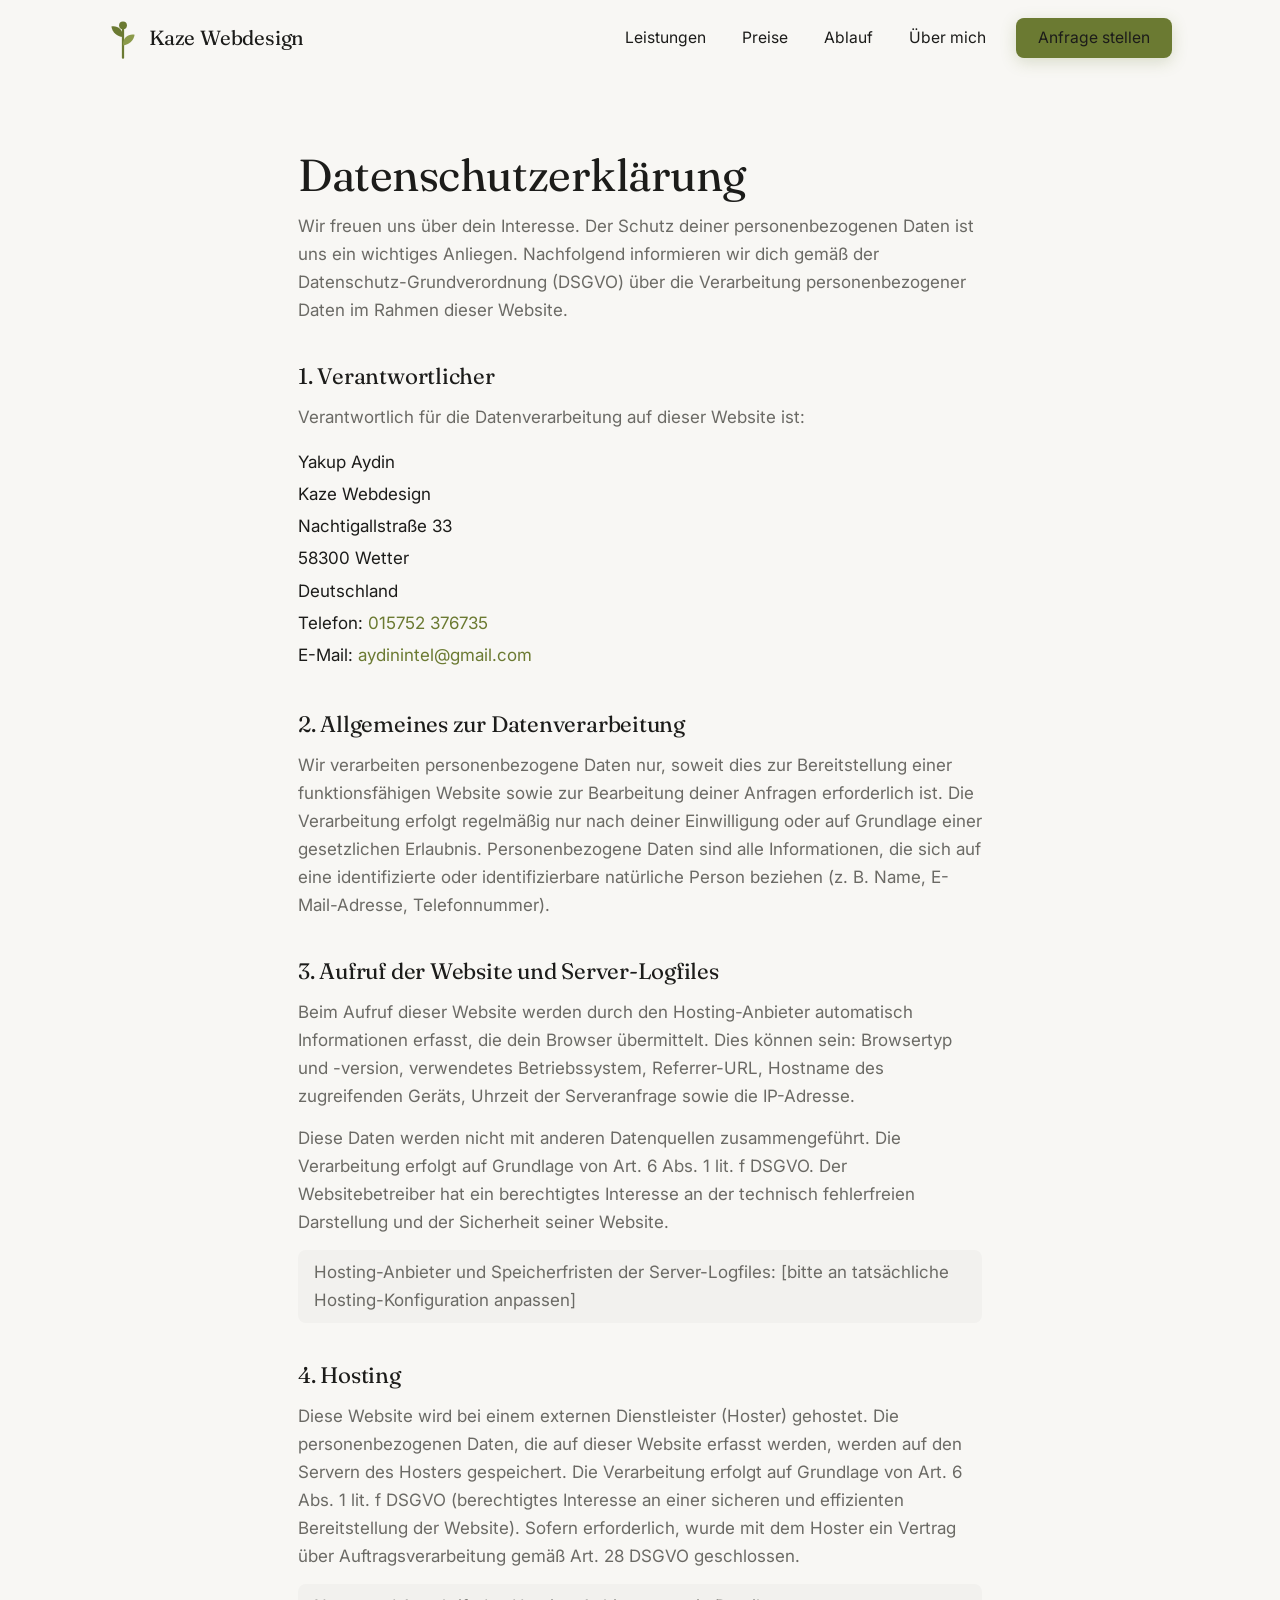
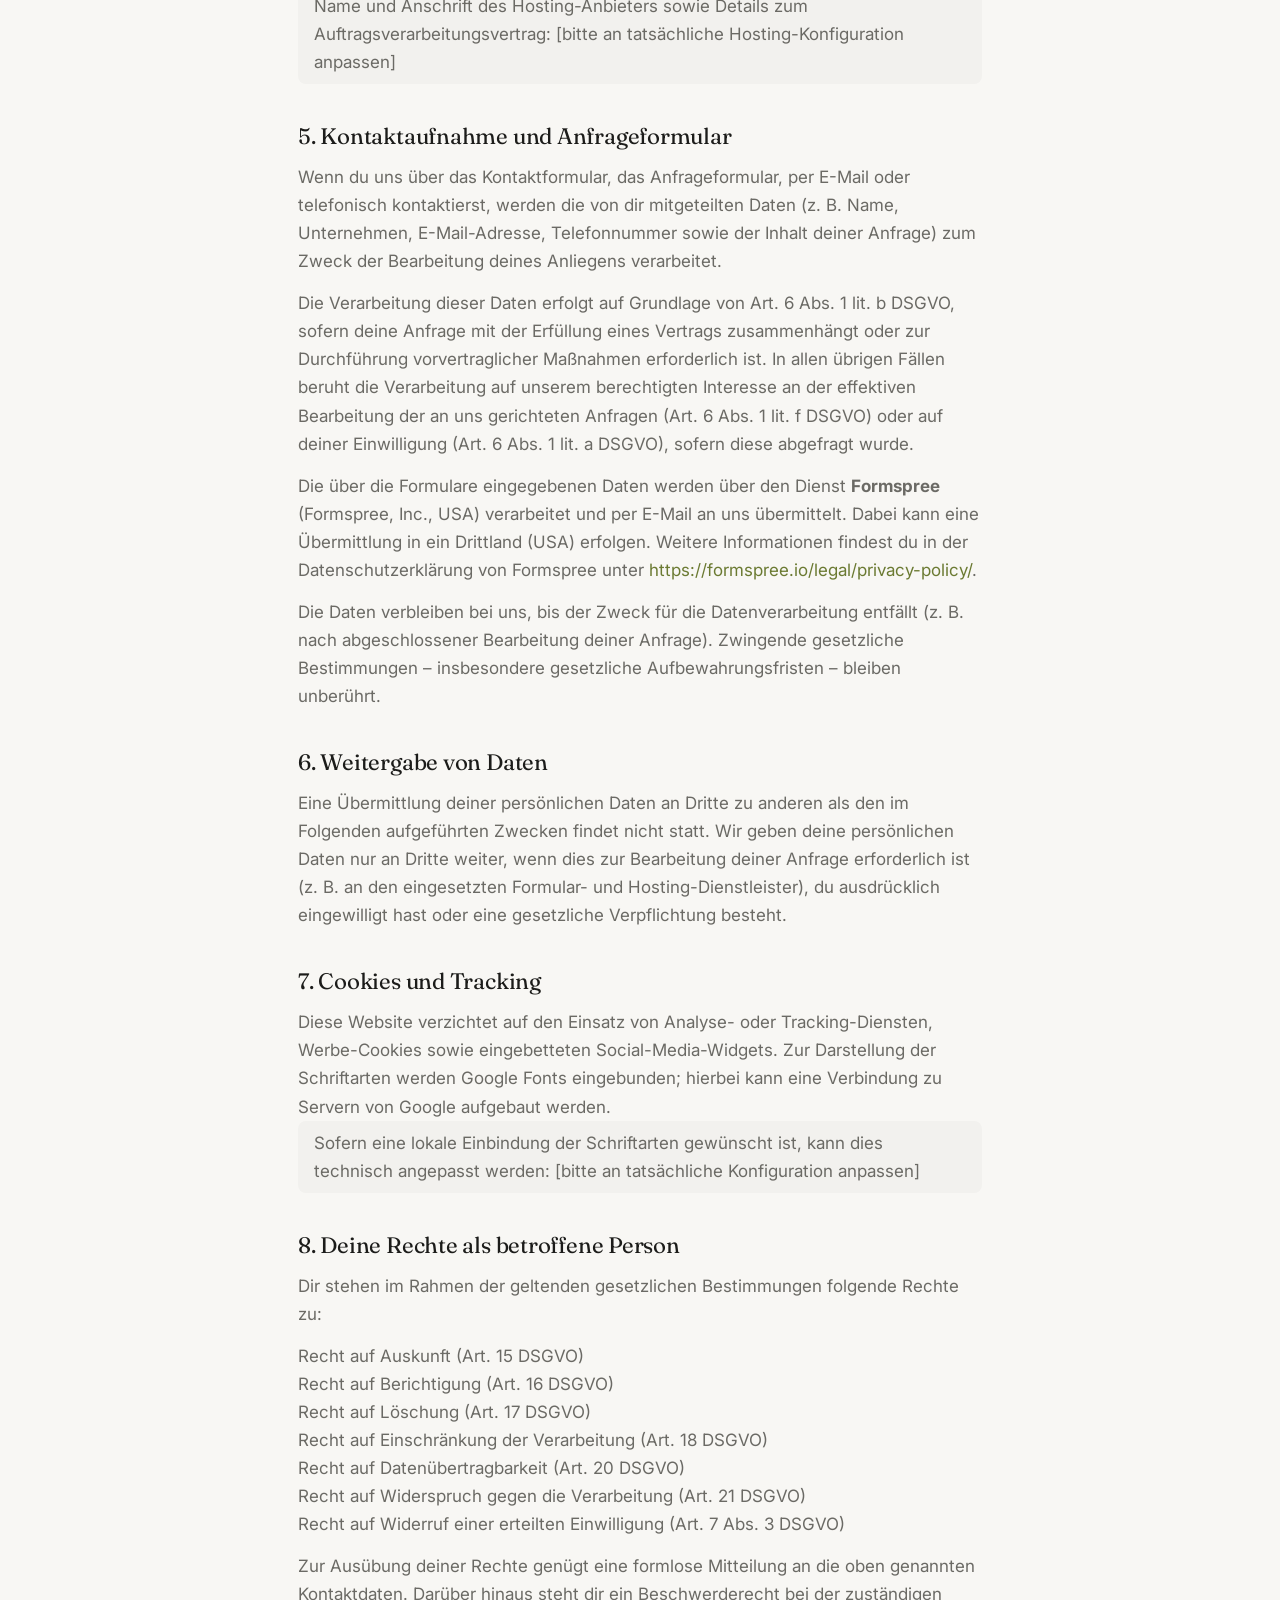
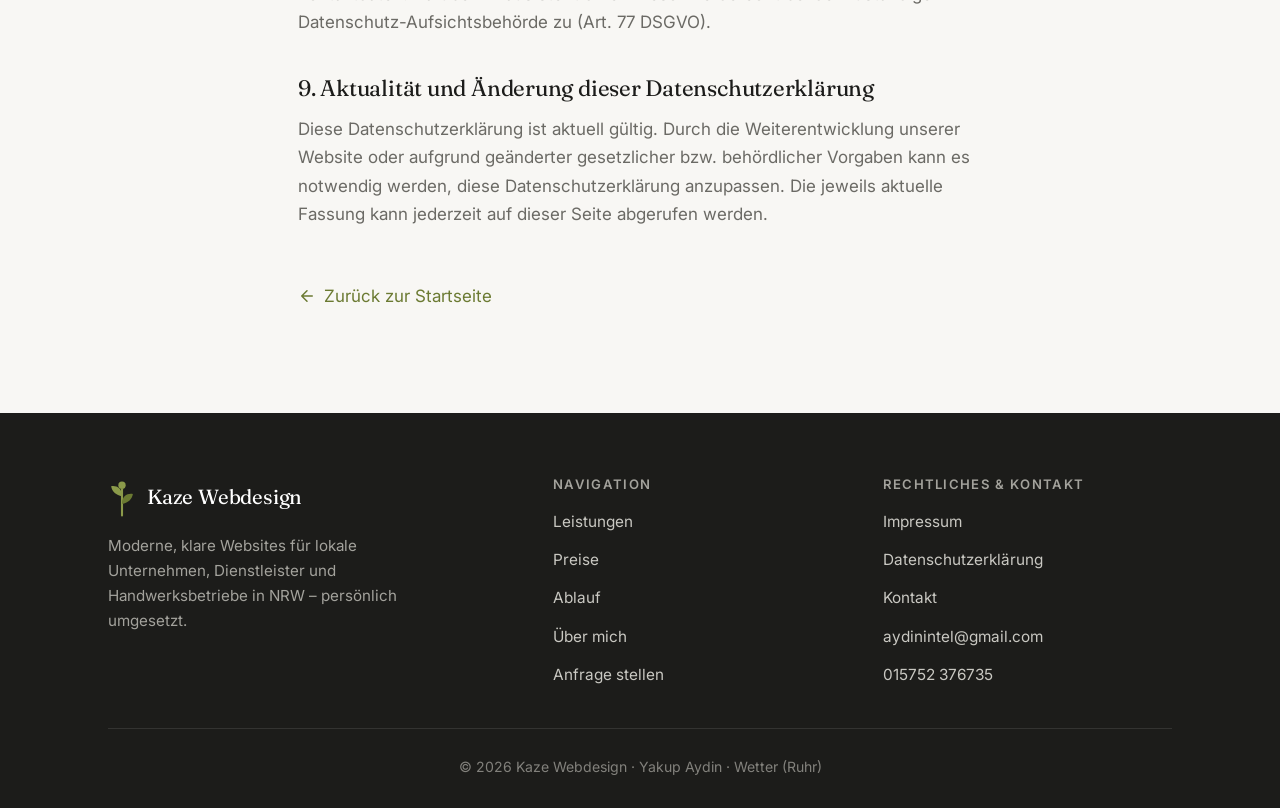
==== commit 98969ef9: "Add files via upload" ====
--- a/datenschutz.html
+++ b/datenschutz.html
@@ -146,7 +146,7 @@
           </ul>
         </div>
       </div>
-      <div class="footer-bottom">© 2025 Kaze Webdesign · Yakup Aydin · Wetter (Ruhr)</div>
+      <div class="footer-bottom">© <span class="copyright-year">2026</span> Kaze Webdesign · Yakup Aydin · Wetter (Ruhr)</div>
     </div>
   </footer>
 
--- a/style.css
+++ b/style.css
@@ -443,20 +443,23 @@
 
 @media (max-width: 768px) {
   :root { --section-y: 84px; }
-  .nav-toggle { display: block; }
+  .nav { z-index: 1500; }
+  .nav-toggle { display: block; position: relative; z-index: 2100; }
   .nav-links {
     position: fixed; top: 0; right: 0; height: 100vh; width: min(80vw, 320px);
     flex-direction: column; align-items: stretch; justify-content: flex-start;
     background: var(--white); box-shadow: var(--shadow-lg); padding: 100px 24px 40px; gap: 6px;
     transform: translateX(100%); transition: transform var(--duration) var(--ease);
-    z-index: 1100;
+    z-index: 2000; overflow-y: auto;
   }
   .nav-links.open { transform: translateX(0); }
   .nav-links a { padding: 14px 16px; font-size: 1.05rem; border-radius: var(--radius-sm); }
   .nav-links .btn { margin-left: 0; margin-top: 10px; }
   .nav-overlay {
-    position: fixed; inset: 0; background: rgba(28,28,26,0.4); opacity: 0; visibility: hidden;
-    transition: opacity var(--duration) var(--ease), visibility var(--duration) var(--ease); z-index: 1050;
+    position: fixed; inset: 0; background: rgba(28,28,26,0.4); 
+    opacity: 0; visibility: hidden;
+    transition: opacity var(--duration) var(--ease), visibility var(--duration) var(--ease); 
+    z-index: 1400;
   }
   .nav-overlay.open { opacity: 1; visibility: visible; }
 
